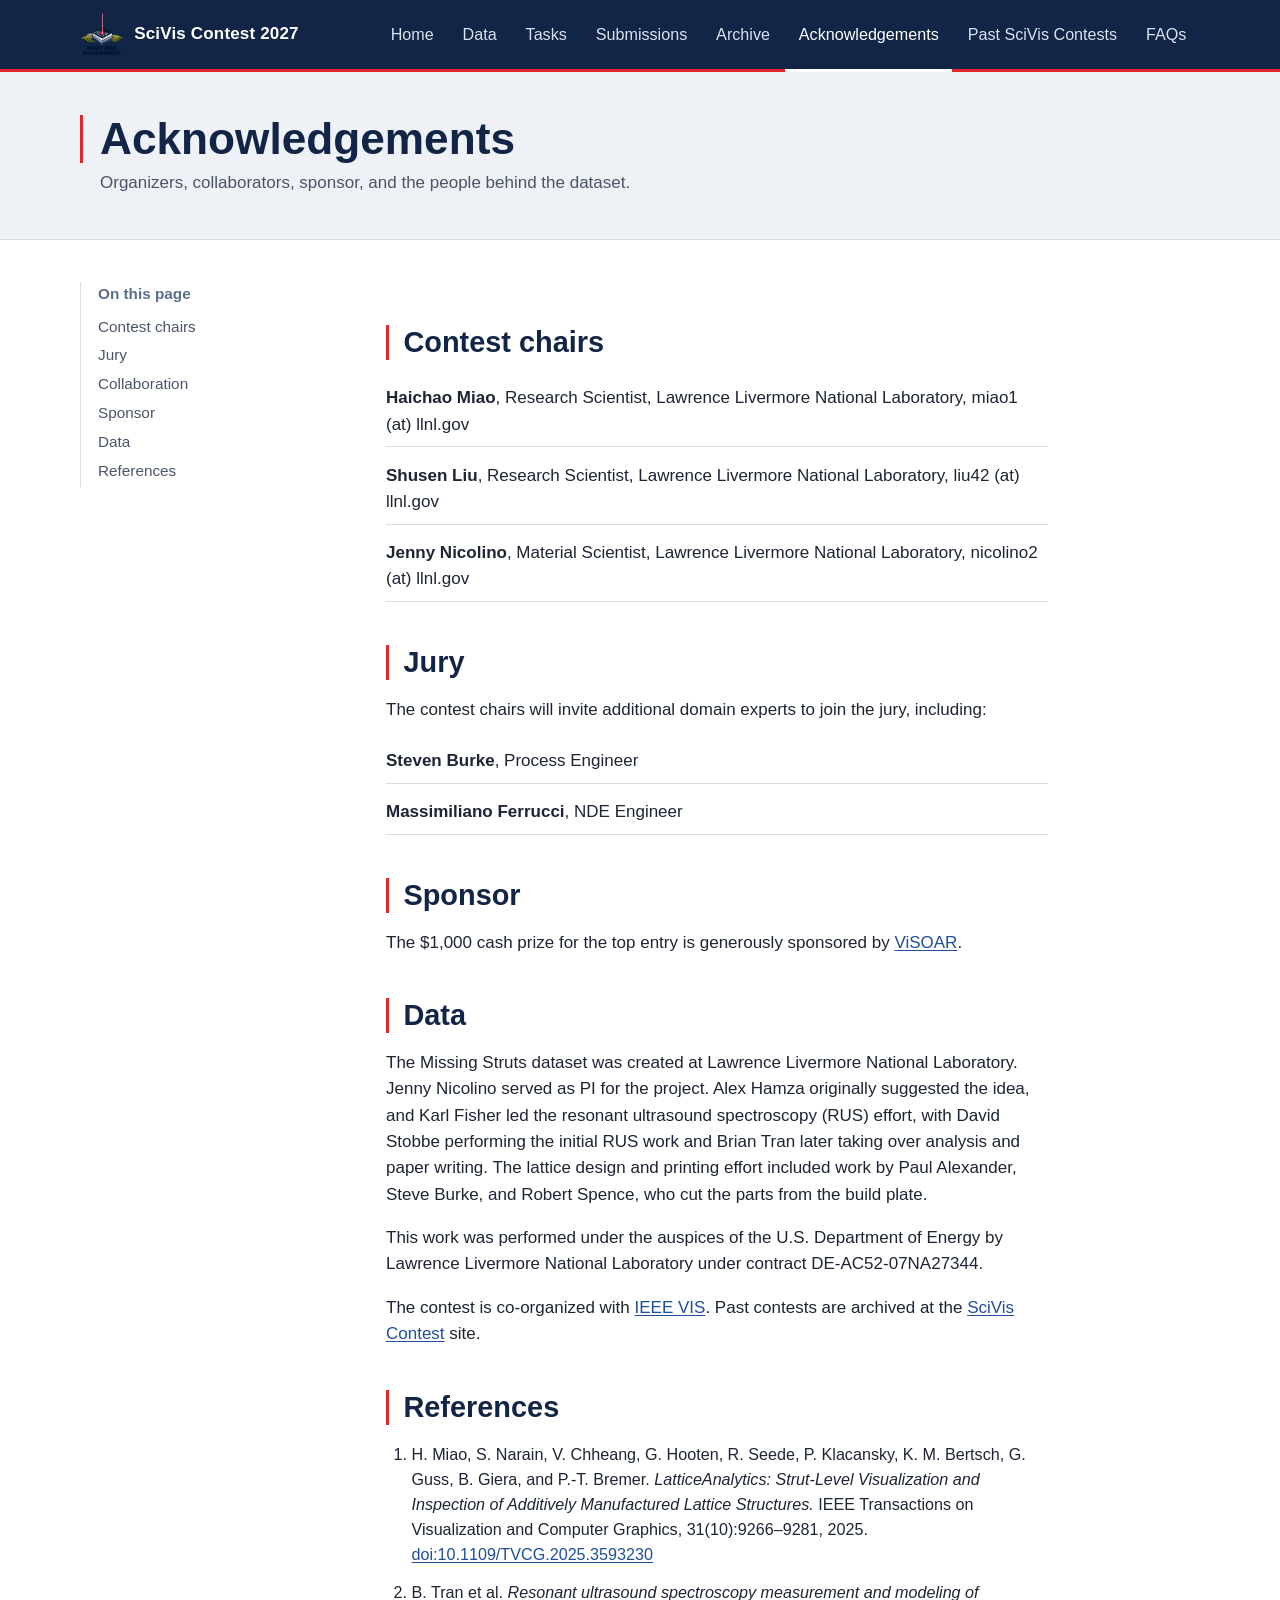
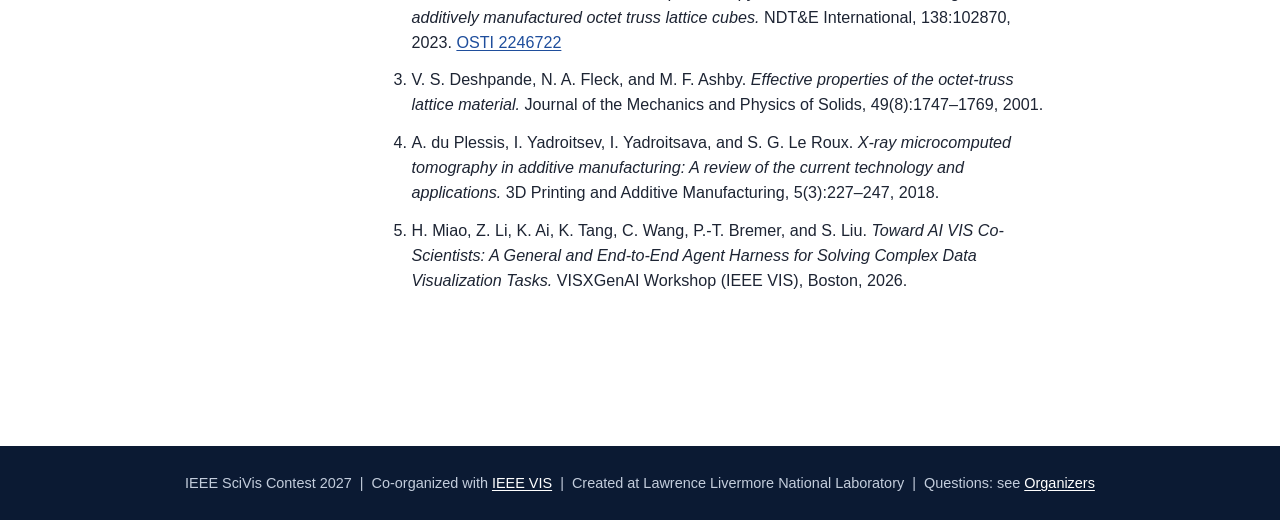
==== acknowledgements.html @ 164f94c6 "version for announcement" ====
<!DOCTYPE html>
<html lang="en">
<head>
  <meta charset="utf-8">
  <meta name="viewport" content="width=device-width, initial-scale=1">
  <title>Acknowledgements | IEEE SciVis Contest 2027</title>
  <meta name="description" content="IEEE SciVis Contest 2027: visual analysis of additively manufactured lattice structures">
  <link rel="icon" type="image/png" href="images/logo.png">
  <link rel="stylesheet" href="style.css">
</head>
<body>
  <header class="site-header">
    <div class="wrap nav-wrap">
      <a class="brand" href="index.html">
        <img src="images/logo.png" alt="" width="44" height="44">
        <span>SciVis Contest 2027</span>
      </a>
      <input type="checkbox" id="nav-toggle" class="nav-toggle" aria-label="Toggle navigation">
      <label for="nav-toggle" class="nav-burger"><span></span><span></span><span></span></label>
      <nav class="site-nav" aria-label="Main">
        <ul>
        <li><a href="index.html">Home</a></li>
        <li><a href="data.html">Data</a></li>
        <li><a href="tasks.html">Tasks</a></li>
        <li><a href="submissions.html">Submissions</a></li>
        <li><a href="archive.html">Archive</a></li>
        <li class="active"><a href="acknowledgements.html" aria-current="page">Acknowledgements</a></li>
        <li><a href="pastcontests.html">Past SciVis Contests</a></li>
        <li><a href="faqs.html">FAQs</a></li>
        </ul>
      </nav>
    </div>
  </header>

  <main>

    <section class="page-title"><div class="wrap"><h1>Acknowledgements</h1><p>Organizers, collaborators, sponsor, and the people behind the dataset.</p></div></section>
    <div class="wrap page-grid">
      <aside class="toc" aria-label="On this page">
        <p>On this page</p>
        <ol>
          <li><a href="#chairs">Contest chairs</a></li>
          <li><a href="#jury">Jury</a></li>
          <li><a href="#collaboration">Collaboration</a></li>
          <li><a href="#sponsor">Sponsor</a></li>
          <li><a href="#data">Data</a></li>
          <li><a href="#references">References</a></li>
        </ol>
      </aside>
      <article class="prose">
        <h2 id="chairs">Contest chairs</h2>
        <ul class="people">
          <li><strong>Haichao Miao</strong>, Research Scientist, Lawrence Livermore National Laboratory, miao1 (at) llnl.gov</li>
          <li><strong>Shusen Liu</strong>, Research Scientist, Lawrence Livermore National Laboratory, liu42 (at) llnl.gov</li>
          <li><strong>Jenny Nicolino</strong>, Material Scientist, Lawrence Livermore National Laboratory, nicolino2 (at) llnl.gov</li>
        </ul>

        <h2 id="jury">Jury</h2>
        <p>The contest chairs will invite additional domain experts to join the jury, including:</p>
        <ul class="people">
          <li><strong>Steven Burke</strong>, Process Engineer</li>
          <li><strong>Massimiliano Ferrucci</strong>, NDE Engineer</li>
        </ul>

        <h2 id="sponsor">Sponsor</h2>
        <p>The $1,000 cash prize for the top entry is generously sponsored by <a href="https://www.visoar.com/">ViSOAR</a>.</p>

        <h2 id="data">Data</h2>
        <p>The Missing Struts dataset was created at Lawrence Livermore National Laboratory. Jenny Nicolino served as PI for the project. Alex Hamza originally suggested the idea, and Karl Fisher led the resonant ultrasound spectroscopy (RUS) effort, with David Stobbe performing the initial RUS work and Brian Tran later taking over analysis and paper writing. The lattice design and printing effort included work by Paul Alexander, Steve Burke, and Robert Spence, who cut the parts from the build plate.</p>
        <p>This work was performed under the auspices of the U.S. Department of Energy by Lawrence Livermore National Laboratory under contract DE-AC52-07NA27344.</p>
        <p>The contest is co-organized with <a href="https://ieeevis.org">IEEE VIS</a>. Past contests are archived at the <a href="https://sciviscontest.ieeevis.org">SciVis Contest</a> site.</p>

        <h2 id="references">References</h2>
        <ol class="references">
          <li>H. Miao, S. Narain, V. Chheang, G. Hooten, R. Seede, P. Klacansky, K. M. Bertsch, G. Guss, B. Giera, and P.-T. Bremer. <em>LatticeAnalytics: Strut-Level Visualization and Inspection of Additively Manufactured Lattice Structures.</em> IEEE Transactions on Visualization and Computer Graphics, 31(10):9266–9281, 2025. <a href="https://doi.org/10.1109/TVCG.2025.3593230">doi:10.1109/TVCG.2025.3593230</a></li>
          <li>B. Tran et al. <em>Resonant ultrasound spectroscopy measurement and modeling of additively manufactured octet truss lattice cubes.</em> NDT&amp;E International, 138:102870, 2023. <a href="https://www.osti.gov/servlets/purl/2246722">OSTI 2246722</a></li>
          <li>V. S. Deshpande, N. A. Fleck, and M. F. Ashby. <em>Effective properties of the octet-truss lattice material.</em> Journal of the Mechanics and Physics of Solids, 49(8):1747–1769, 2001.</li>
          <li>A. du Plessis, I. Yadroitsev, I. Yadroitsava, and S. G. Le Roux. <em>X-ray microcomputed tomography in additive manufacturing: A review of the current technology and applications.</em> 3D Printing and Additive Manufacturing, 5(3):227–247, 2018.</li>
          <li id="ref-ai-vis-co-scientists">H. Miao, Z. Li, K. Ai, K. Tang, C. Wang, P.-T. Bremer, and S. Liu. <em>Toward AI VIS Co-Scientists: A General and End-to-End Agent Harness for Solving Complex Data Visualization Tasks.</em> VISXGenAI Workshop (IEEE VIS), Boston, 2026.</li>
        </ol>
      </article>
    </div>

  </main>

  <footer class="site-footer">
    <div class="wrap">
      <p>IEEE SciVis Contest 2027 &nbsp;|&nbsp; Co-organized with <a href="https://ieeevis.org">IEEE VIS</a> &nbsp;|&nbsp; Created at Lawrence Livermore National Laboratory &nbsp;|&nbsp; Questions: see <a href="acknowledgements.html">Organizers</a></p>
    </div>
  </footer>
</body>
</html>
---- style.css ----
/* IEEE SciVis Contest 2027 — single stylesheet, no build step.
   Palette is taken from the contest logo: build-plate navy, powder-steel grays,
   and the laser red, used only as a thin vertical "beam" accent. */

:root {
  color-scheme: light;
  --navy: #122546;        /* logo wordmark / top plate */
  --navy-deep: #0b1a33;
  --steel: #5b6f8c;       /* mid plate */
  --steel-light: #b7c3d3; /* lower plate */
  --powder: #eef1f5;      /* light panels */
  --paper: #ffffff;
  --ink: #1d2433;
  --ink-soft: #4a5567;
  --laser: #e3262a;
  --link: #1f4e9c;
  --rule: #d7dde6;
  --max: 1120px;
  --measure: 70ch;
  --font: "Helvetica Neue", Helvetica, Arial, "Liberation Sans", sans-serif;
}

*, *::before, *::after { box-sizing: border-box; }
html { font-size: 17px; -webkit-text-size-adjust: 100%; scroll-behavior: smooth; scroll-padding-top: 5rem; }
@media (prefers-reduced-motion: reduce) { html { scroll-behavior: auto; } }

body {
  margin: 0;
  font-family: var(--font);
  line-height: 1.55;
  color: var(--ink);
  background: var(--paper);
  display: flex;
  flex-direction: column;
  min-height: 100vh;
}
main { flex: 1 0 auto; }
img { max-width: 100%; height: auto; display: block; }
a { color: var(--link); text-decoration: underline; text-decoration-thickness: 1px; text-underline-offset: 2px; overflow-wrap: break-word; }
a:hover { color: var(--navy); }
:focus-visible { outline: 3px solid var(--laser); outline-offset: 2px; }
code, pre { font-family: "SF Mono", Menlo, Consolas, "Liberation Mono", monospace; font-size: 0.9em; }
code { background: var(--powder); padding: 0.1em 0.35em; border-radius: 3px; overflow-wrap: break-word; }
pre { background: var(--navy-deep); color: #e8edf5; padding: 1rem 1.25rem; overflow-x: auto; border-left: 3px solid var(--laser); }
pre code { background: none; padding: 0; color: inherit; }

.wrap { width: min(var(--max), 100% - 2.5rem); margin-inline: auto; }

/* ---------- header / nav ---------- */
.site-header {
  background: var(--navy);
  color: #fff;
  position: sticky; top: 0; z-index: 10;
  border-bottom: 3px solid var(--laser);
}
.nav-wrap { display: flex; align-items: center; justify-content: space-between; gap: 1rem; min-height: 64px; position: relative; }
.brand { display: flex; align-items: center; gap: 0.6rem; color: #fff; text-decoration: none; font-weight: 700; letter-spacing: 0.01em; white-space: nowrap; }
.brand img { width: 44px; height: 44px; }
.site-nav ul { list-style: none; margin: 0; padding: 0; display: flex; flex-wrap: wrap; gap: 0.1rem; }
.site-nav a {
  display: block; padding: 1.3rem 0.8rem; color: #d9e1ee; text-decoration: none; font-size: 0.95rem;
  border-bottom: 3px solid transparent; margin-bottom: -3px;
}
.site-nav a:hover { color: #fff; }
.site-nav li.active a { color: #fff; border-bottom-color: #fff; }
.nav-toggle { position: absolute; opacity: 0; width: 1px; height: 1px; }
.nav-burger { display: none; width: 40px; height: 40px; padding: 8px; cursor: pointer; flex-direction: column; justify-content: space-between; }
.nav-burger span { display: block; height: 3px; background: #fff; border-radius: 2px; }

@media (max-width: 900px) {
  .nav-burger { display: flex; }
  .site-nav { display: none; position: absolute; left: 0; right: 0; top: 100%; background: var(--navy-deep); padding: 0.5rem 0 0.75rem; border-bottom: 3px solid var(--laser); }
  .nav-toggle:checked ~ .site-nav { display: block; }
  .nav-toggle:focus-visible + .nav-burger { outline: 3px solid var(--laser); }
  .site-nav ul { flex-direction: column; }
  .site-nav a { padding: 0.7rem 1.25rem; border-bottom: 0; margin: 0; border-left: 3px solid transparent; }
  .site-nav li.active a { border-left-color: var(--laser); }
}

/* ---------- hero (home) ---------- */
.hero { background: var(--powder); border-bottom: 1px solid var(--rule); }
.hero-grid { display: grid; grid-template-columns: minmax(0, 1.25fr) minmax(0, 0.75fr); gap: 3rem; align-items: center; padding: 3.5rem 0; }
.hero-text { position: relative; padding-left: 1.5rem; border-left: 3px solid var(--laser); }
.hero-kicker { margin: 0 0 0.5rem; color: var(--steel); font-weight: 600; }
.hero h1 { font-size: clamp(2.1rem, 4.5vw, 3.4rem); line-height: 1.05; margin: 0 0 0.6rem; color: var(--navy); letter-spacing: -0.01em; }
.hero-sub { font-size: clamp(1.15rem, 2vw, 1.45rem); margin: 0 0 1.25rem; color: var(--navy); font-weight: 500; }
.hero-lead { font-size: 1.05rem; color: var(--ink-soft); max-width: 60ch; margin: 0 0 1.5rem; }
.hero-logo img { width: min(100%, 360px); margin-inline: auto; }
.hero-actions { display: flex; gap: 0.75rem; flex-wrap: wrap; margin: 0; }
@media (max-width: 760px) {
  .hero-grid { grid-template-columns: 1fr; gap: 1.5rem; padding: 2.25rem 0; }
  .hero-logo { order: -1; }
  .hero-logo img { width: min(60%, 220px); }
}

.btn { display: inline-block; padding: 0.7rem 1.3rem; font-weight: 600; text-decoration: none; border-radius: 4px; border: 2px solid var(--navy); }
.btn-primary { background: var(--navy); color: #fff; }
.btn-primary:hover { background: var(--navy-deep); color: #fff; }
.btn-secondary { background: transparent; color: var(--navy); }
.btn-secondary:hover { background: #fff; }

/* ---------- sections / prose ---------- */
.section { padding: 2.75rem 0 0.5rem; }
.section + .section { border-top: 1px solid var(--rule); margin-top: 1.5rem; }
.prose { max-width: var(--measure); }
.prose h2, .prose h3, .prose h4 { color: var(--navy); line-height: 1.2; }
.prose h2 { font-size: 1.7rem; margin: 2.5rem 0 1rem; padding-left: 0.85rem; border-left: 3px solid var(--laser); }
.prose h2:first-child { margin-top: 0; }
.prose h3 { font-size: 1.25rem; margin: 2rem 0 0.6rem; }
.prose h4 { font-size: 1.05rem; margin: 1.5rem 0 0.5rem; }
.prose p, .prose ul, .prose ol { margin: 0 0 1rem; }
.prose li { margin-bottom: 0.4rem; }
.prose figure { margin: 1.5rem 0; }
.prose figure img { margin-inline: auto; }
.prose figure.wide { max-width: none; }
.prose figcaption { font-size: 0.88rem; color: var(--ink-soft); margin-top: 0.6rem; line-height: 1.45; }
.prose dl.scale { margin: 0 0 1rem; display: grid; grid-template-columns: max-content 1fr; gap: 0.25rem 1rem; }
.prose dl.scale dt { font-weight: 600; color: var(--steel); }
.prose dl.scale dd { margin: 0; }
.placeholder { color: var(--ink-soft); font-style: italic; border: 1px dashed var(--steel-light); padding: 0.9rem 1rem; background: var(--powder); }
.muted { color: var(--ink-soft); }
.note { background: var(--powder); border-left: 3px solid var(--steel); padding: 0.9rem 1.1rem; margin: 1.25rem 0; }
.note p:last-child { margin-bottom: 0; }
.refs-pointer { font-size: 0.9rem; color: var(--ink-soft); border-top: 1px solid var(--rule); padding-top: 1rem; margin-top: 2.5rem; }
.release { font-size: 0.8rem; color: var(--ink-soft); border-top: 1px solid var(--rule); padding-top: 1rem; margin: 2.5rem 0 0; }

/* ---------- tables ---------- */
table { border-collapse: collapse; width: 100%; margin: 1rem 0 1.5rem; font-size: 0.95rem; }
th, td { text-align: left; vertical-align: top; padding: 0.6rem 0.75rem; border-bottom: 1px solid var(--rule); }
thead th { background: var(--navy); color: #fff; font-weight: 600; border-bottom: 0; }
tbody th[scope="row"] { font-weight: 600; color: var(--navy); white-space: nowrap; width: 1%; }
table.facts { max-width: 60rem; }
table.facts th { width: 9rem; }
table.dates td:first-child { font-weight: 600; white-space: nowrap; width: 1%; padding-right: 2rem; }
table.dates tr.deadline td { color: var(--navy); font-weight: 700; border-left: 3px solid var(--laser); }
table.dates tr.deadline td + td { border-left: 0; }
/* narrow screens: tables scroll sideways inside their box instead of widening the page */
@media (max-width: 640px) { .prose table:not(.dates):not(.tracks) { display: block; overflow-x: auto; -webkit-overflow-scrolling: touch; } }
@media (max-width: 640px) { table.dates td:first-child { white-space: normal; width: 7.5rem; padding-right: 0.75rem; overflow-wrap: normal; } }
table.tracks th:first-child { width: 14rem; white-space: normal; }
@media (max-width: 640px) {
  table.tracks thead { display: none; }
  table.tracks tr, table.tracks th, table.tracks td { display: block; width: auto; }
  table.tracks tbody th { background: var(--powder); margin-top: 1rem; }
  table.tracks td::before { font-weight: 600; color: var(--steel); display: block; font-size: 0.85rem; }
  table.tracks td:nth-child(2)::before { content: "Visualization Design Track"; }
  table.tracks td:nth-child(3)::before { content: "Agentic AI Track"; }
}

/* ---------- tracks (tasks page) ---------- */
:root { --track-vis: #1f4e9c; --track-vis-bg: #eef3fb; --track-agent: #b8161a; --track-agent-bg: #fdf0f0; }
.track { margin: 1.75rem 0 2.25rem; padding: 1.4rem 1.6rem 1rem; border: 1px solid var(--rule); border-left: 6px solid; border-radius: 4px; }
.track-vis { border-left-color: var(--track-vis); background: var(--track-vis-bg); }
.track-agent { border-left-color: var(--track-agent); background: var(--track-agent-bg); }
.track .track-label { margin: 0 0 0.2rem; font-size: 0.75rem; font-weight: 700; letter-spacing: 0.12em; text-transform: uppercase; }
.track-vis .track-label { color: var(--track-vis); }
.track-agent .track-label { color: var(--track-agent); }
.track h3 { margin: 0 0 0.35rem; font-size: 1.45rem; }
.track-vis h3 { color: var(--track-vis); }
.track-agent h3 { color: var(--track-agent); }
.track .track-tagline { font-size: 1.02rem; color: var(--ink-soft); margin-bottom: 1rem; padding-bottom: 0.9rem; border-bottom: 1px solid rgba(0,0,0,0.08); }
.track h4 { margin-top: 1.4rem; }
.track-vis h4 { color: var(--track-vis); }
.track-agent h4 { color: var(--track-agent); }
.track table { background: #fff; }
table.tracks thead th.col-vis { background: var(--track-vis); }
table.tracks thead th.col-agent { background: var(--track-agent); }
.prose h3.h-track-vis, .prose h3.h-track-agent { padding-left: 0.7rem; border-left: 4px solid; }
.prose h3.h-track-vis { border-left-color: var(--track-vis); color: var(--track-vis); }
.prose h3.h-track-agent { border-left-color: var(--track-agent); color: var(--track-agent); }
@media (max-width: 640px) {
  .track { padding: 1.1rem 1rem 0.6rem; }
  table.tracks td:nth-child(2)::before { color: var(--track-vis); }
  table.tracks td:nth-child(3)::before { color: var(--track-agent); }
}

/* ---------- features (home) ---------- */
.features { display: grid; grid-template-columns: repeat(4, 1fr); gap: 2rem; }
.feature { border-top: 3px solid var(--steel-light); padding-top: 0.9rem; }
.feature h3 { margin: 0 0 0.5rem; font-size: 1.1rem; color: var(--navy); }
.feature p { margin: 0; font-size: 0.95rem; color: var(--ink-soft); }
@media (max-width: 960px) { .features { grid-template-columns: repeat(2, 1fr); } }
@media (max-width: 560px) { .features { grid-template-columns: 1fr; } }

/* ---------- inner pages ---------- */
.page-title { background: var(--powder); border-bottom: 1px solid var(--rule); padding: 2.5rem 0; }
.page-title h1 { margin: 0 0 0.4rem; font-size: clamp(1.9rem, 3.5vw, 2.6rem); color: var(--navy); line-height: 1.1; padding-left: 1rem; border-left: 3px solid var(--laser); }
.page-title p { margin: 0; color: var(--ink-soft); max-width: 70ch; padding-left: calc(1rem + 3px); }
.page-grid { display: grid; grid-template-columns: 15rem minmax(0, 1fr); gap: 3rem; padding: 2.5rem 0 3rem; align-items: start; }
.wrap > .prose { padding: 2.5rem 0 3rem; }
.toc { position: sticky; top: 5rem; font-size: 0.9rem; border-left: 1px solid var(--rule); padding-left: 1rem; }
.toc > p { margin: 0 0 0.5rem; font-weight: 600; color: var(--steel); }
.toc ol { list-style: none; margin: 0; padding: 0; }
.toc ol ol { padding-left: 0.9rem; margin-top: 0.2rem; }
.toc li { margin: 0.3rem 0; }
.toc a { color: var(--ink-soft); text-decoration: none; }
.toc a:hover { color: var(--navy); text-decoration: underline; }
@media (max-width: 860px) {
  .page-grid { grid-template-columns: minmax(0, 1fr); gap: 1.5rem; }
  .toc { position: static; border-left: 0; padding: 1rem 1.1rem; background: var(--powder); }
}

.people { list-style: none; padding: 0; }
.people li { padding: 0.5rem 0; border-bottom: 1px solid var(--rule); }
.references { padding-left: 1.5rem; }
.references li { margin-bottom: 0.75rem; font-size: 0.95rem; }
.past-contests { list-style: none; padding: 0; margin: 0; columns: 2; column-gap: 3rem; }
.past-contests li { break-inside: avoid; padding: 0.55rem 0; border-bottom: 1px solid var(--rule); }
@media (max-width: 700px) { .past-contests { columns: 1; } }
.faq h3 { margin-top: 1.75rem; }
.faq h3:first-child { margin-top: 0; }

/* ---------- footer ---------- */
.site-footer { background: var(--navy-deep); color: #c3cddc; font-size: 0.85rem; padding: 1.5rem 0; margin-top: 2rem; }
.site-footer p { margin: 0; text-align: center; }
.site-footer a { color: #fff; }
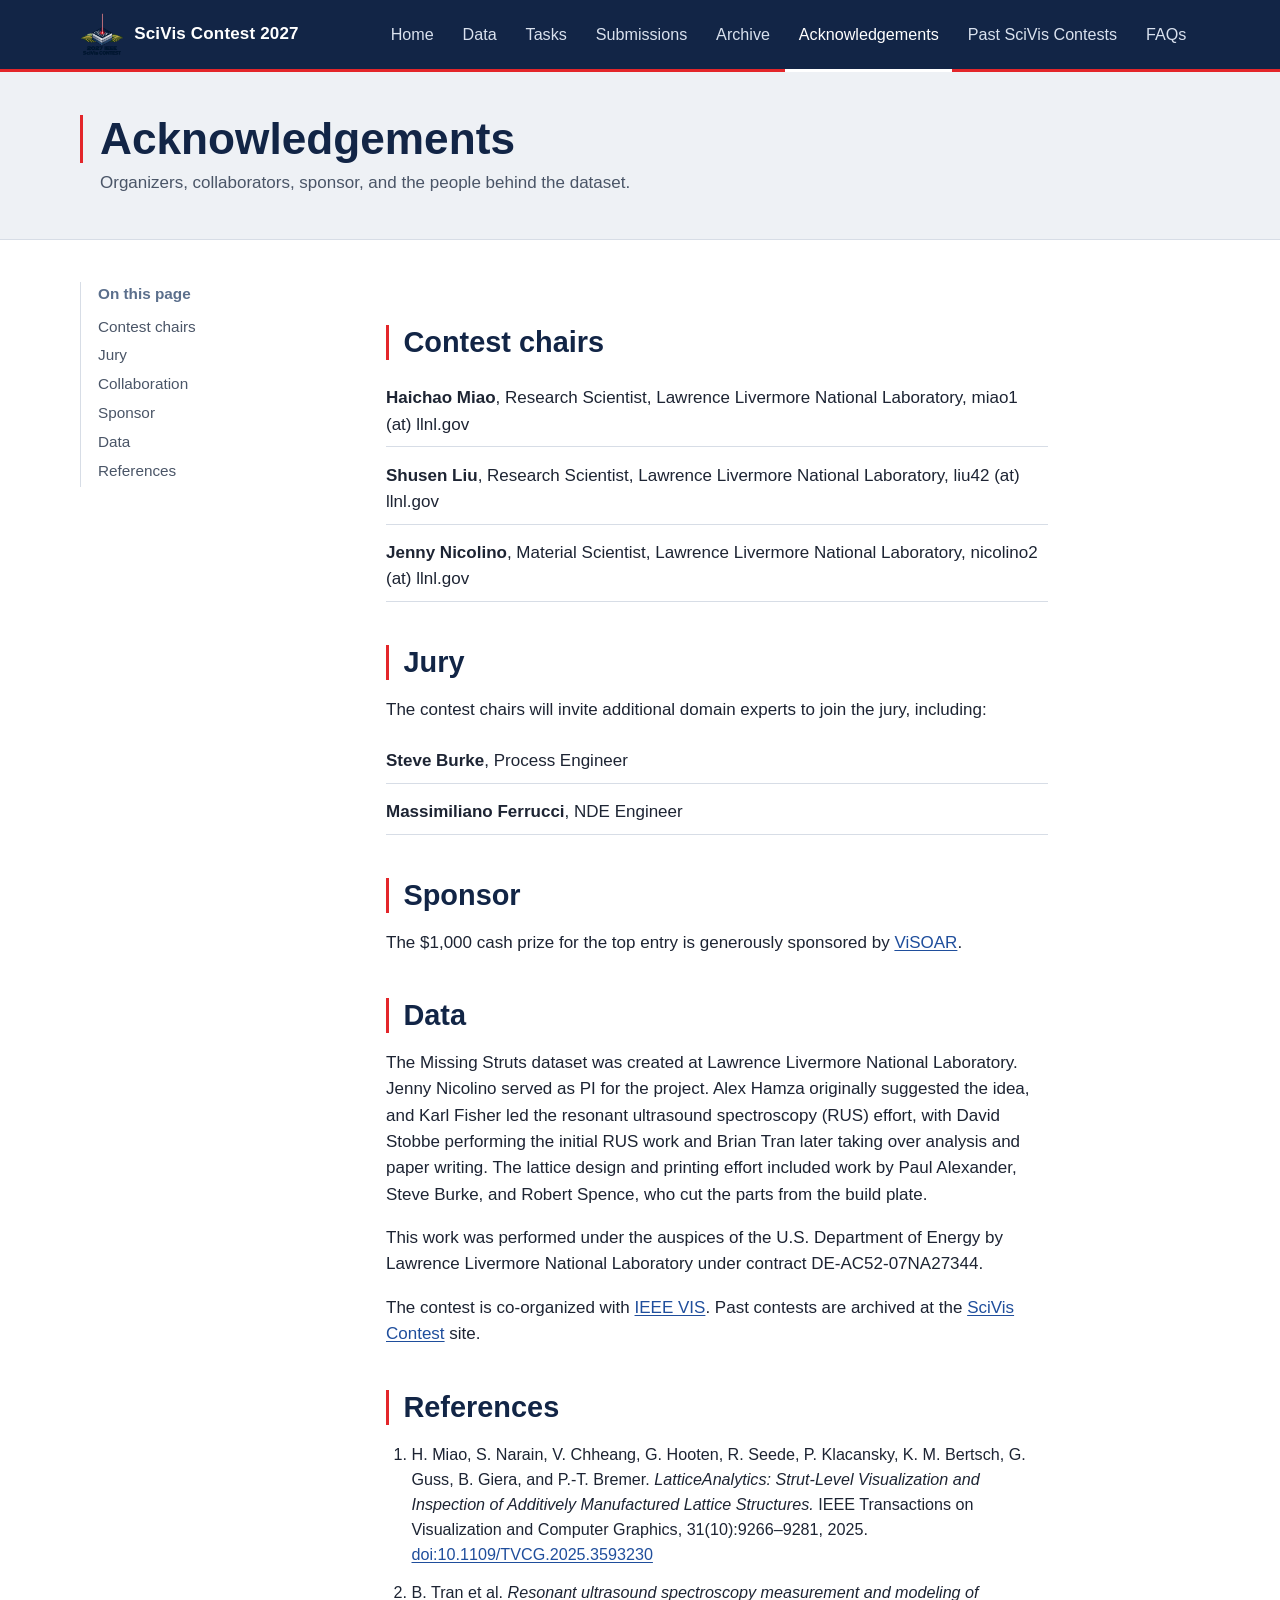
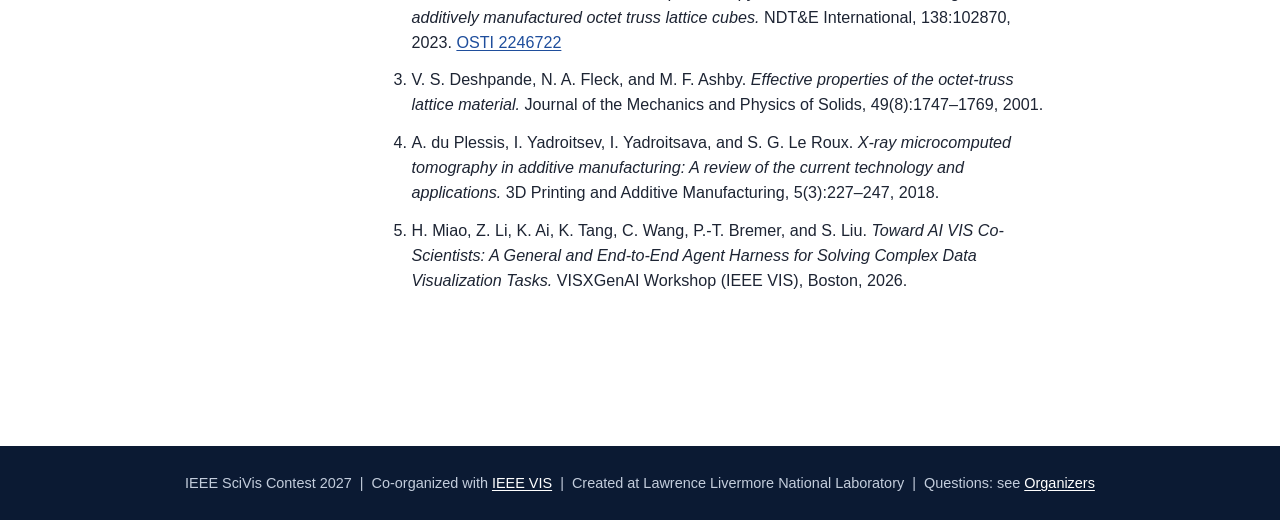
==== commit c459aa81: "changed name of jury" ====
--- a/acknowledgements.html
+++ b/acknowledgements.html
@@ -58,7 +58,7 @@
         <h2 id="jury">Jury</h2>
         <p>The contest chairs will invite additional domain experts to join the jury, including:</p>
         <ul class="people">
-          <li><strong>Steven Burke</strong>, Process Engineer</li>
+          <li><strong>Steve Burke</strong>, Process Engineer</li>
           <li><strong>Massimiliano Ferrucci</strong>, NDE Engineer</li>
         </ul>
 
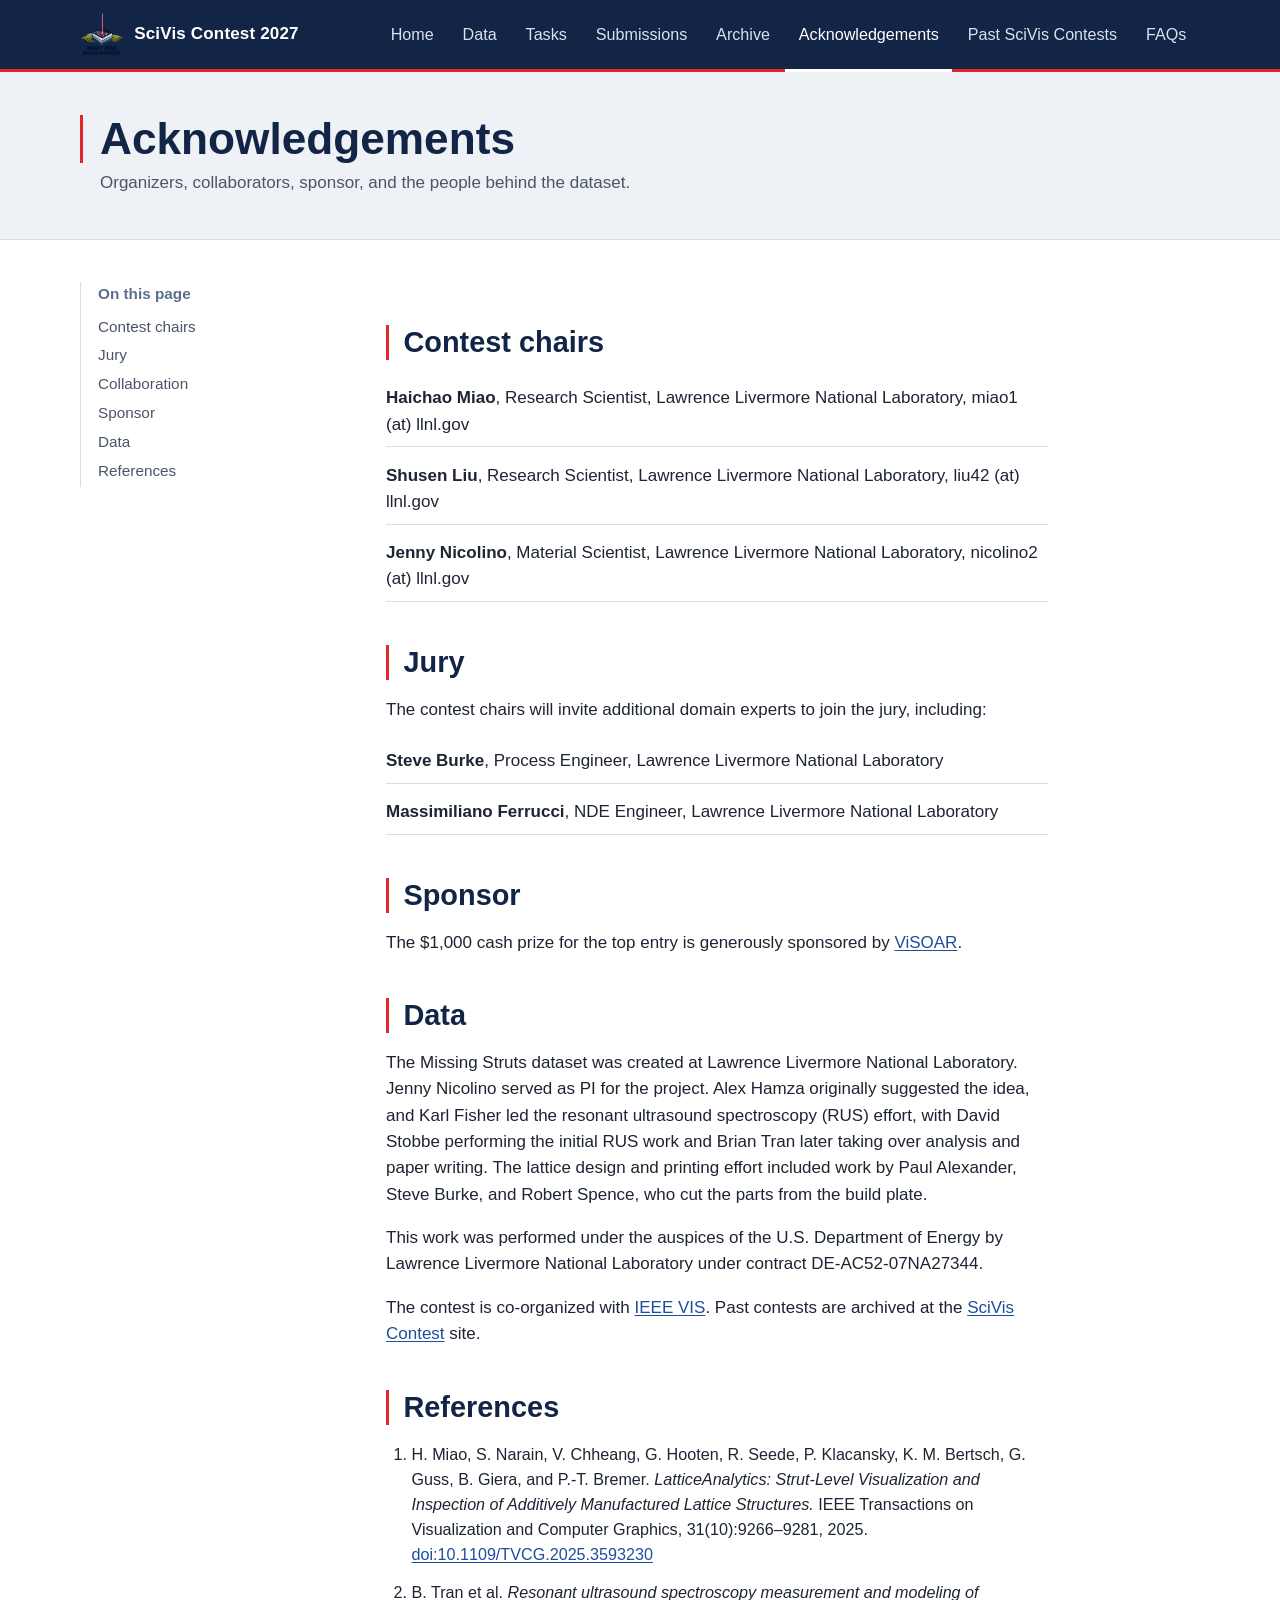
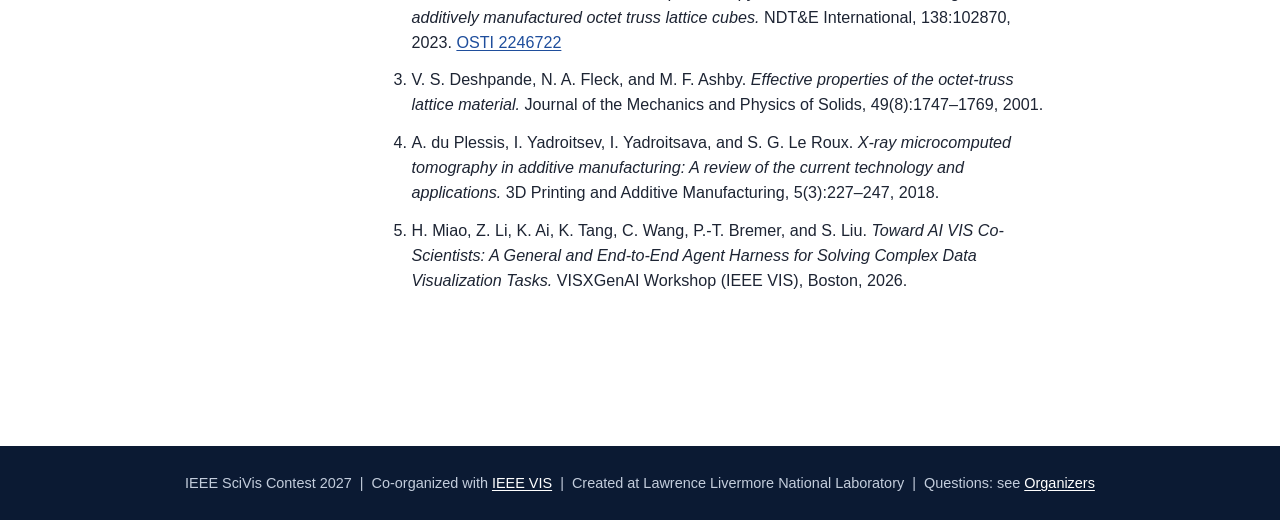
==== commit 672e0dee: "added affiliation" ====
--- a/acknowledgements.html
+++ b/acknowledgements.html
@@ -58,8 +58,8 @@
         <h2 id="jury">Jury</h2>
         <p>The contest chairs will invite additional domain experts to join the jury, including:</p>
         <ul class="people">
-          <li><strong>Steve Burke</strong>, Process Engineer</li>
-          <li><strong>Massimiliano Ferrucci</strong>, NDE Engineer</li>
+          <li><strong>Steve Burke</strong>, Process Engineer, Lawrence Livermore National Laboratory</li>
+          <li><strong>Massimiliano Ferrucci</strong>, NDE Engineer, Lawrence Livermore National Laboratory</li>
         </ul>
 
         <h2 id="sponsor">Sponsor</h2>
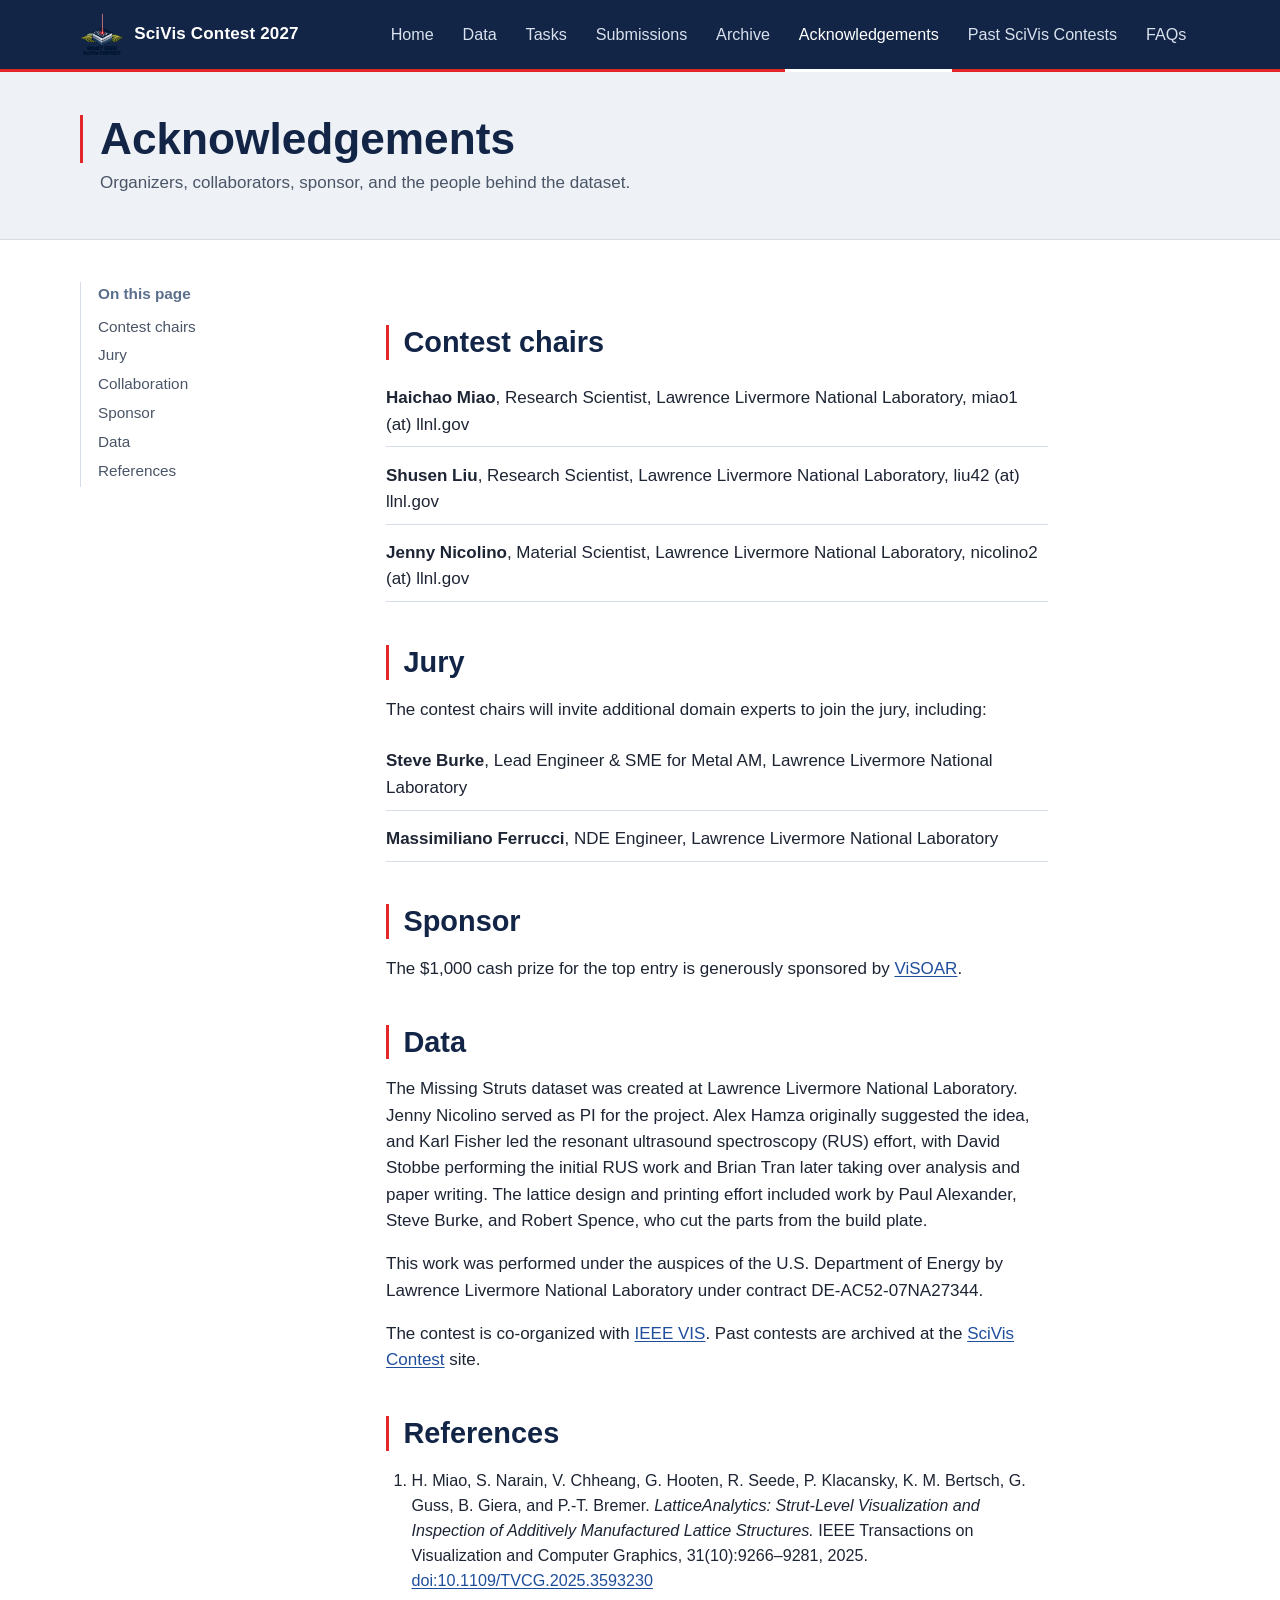
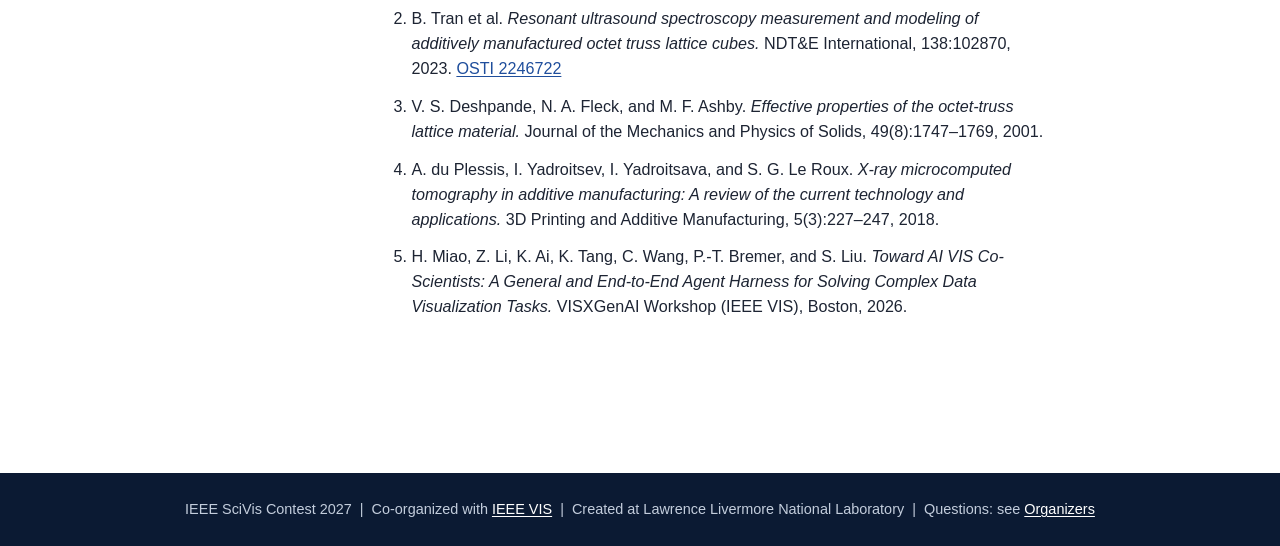
==== commit 840569e6: "." ====
--- a/acknowledgements.html
+++ b/acknowledgements.html
@@ -58,7 +58,7 @@
         <h2 id="jury">Jury</h2>
         <p>The contest chairs will invite additional domain experts to join the jury, including:</p>
         <ul class="people">
-          <li><strong>Steve Burke</strong>, Process Engineer, Lawrence Livermore National Laboratory</li>
+          <li><strong>Steve Burke</strong>, Lead Engineer & SME for Metal AM, Lawrence Livermore National Laboratory</li>
           <li><strong>Massimiliano Ferrucci</strong>, NDE Engineer, Lawrence Livermore National Laboratory</li>
         </ul>
 
